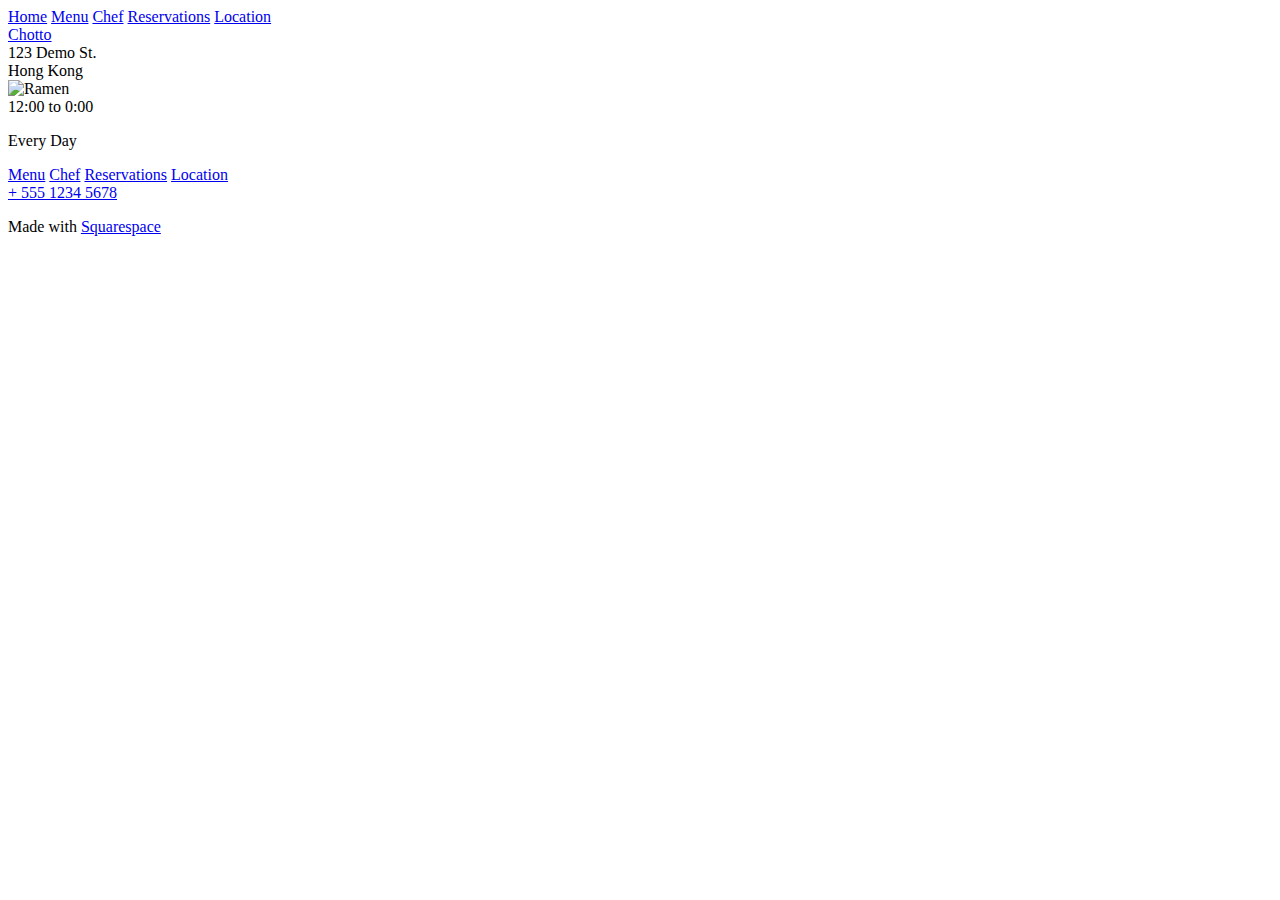
==== index.html @ 5add1018 "Create landing page" ====
<!DOCTYPE html>
<html lang="en">
<head>
    <meta charset="UTF-8">
    <meta http-equiv="X-UA-Compatible" content="IE=edge">
    <meta name="viewport" content="width=device-width, initial-scale=1.0">
    <!--Google Fonts-->
    <link rel="preconnect" href="https://fonts.googleapis.com">
    <link rel="preconnect" href="https://fonts.gstatic.com" crossorigin>
    <link href="https://fonts.googleapis.com/css2?family=Roboto+Slab:wght@400;700&display=swap" rel="stylesheet">   
    <!--Font Awesome-->
    <link rel="stylesheet" href="https://cdnjs.cloudflare.com/ajax/libs/font-awesome/6.4.0/css/all.min.css" integrity="sha512-iecdLmaskl7CVkqkXNQ/ZH/XLlvWZOJyj7Yy7tcenmpD1ypASozpmT/E0iPtmFIB46ZmdtAc9eNBvH0H/ZpiBw==" crossorigin="anonymous" referrerpolicy="no-referrer" />
    <!--Custom Stylesheet-->
    <link rel="stylesheet" href="./css/stylesheet.css" />
    <title>Chotto</title>
</head>
<body>
    <nav>
        <div class="nav-links">
            <a href="index.html" class="nav-item active">Home</a>
            <a href="menu.html" class="nav-item">Menu</a>
            <a href="chef.html" class="nav-item">Chef</a>
            <a href="reservations.html" class="nav-item">Reservations</a>
            <a href="location.html" class="nav-item">Location</a>
        </div>
        <div class="logo-container">
            <a href="index.html" class="logo">Chotto</a>
        </div>
        <div class="nav-icons">
            <a href="https://instagram.com" class="nav-icon">
                <i class="fa-brands fa-instagram"></i>
            </a>
            <a href="https://instagram.com" class="nav-icon">
                <i class="fa-brands fa-yelp"></i>
            </a>
        </div>
        <div class="menu-icon">
            <div></div>
            <div></div>
        </div>
    </nav>
    <main>
        <div class="details">123 Demo St. <br/> Hong Kong</div>
        <div>
            <img src="./assets/image-asset (1).jpeg" alt="Ramen" />
        </div>
        <div class="details">
            <time>12:00</time> to <time>0:00</time>
            <p>Every Day</p>
        </div>
    </main>
    <footer>
        <div class="footer-menu">
            <a href="menu.html" class="footer-item">Menu</a>
            <a href="menu.html" class="footer-item">Chef</a>
            <a href="menu.html" class="footer-item">Reservations</a>
            <a href="menu.html" class="footer-item">Location</a>
        </div>
        <a href="tel:+55512345678" class="footer-tel">+ 555 1234 5678</a>
        <p>Made with <a href="https://squarespace.com" class="footer-link">Squarespace</a></p>
    </footer>
</body>
</html>
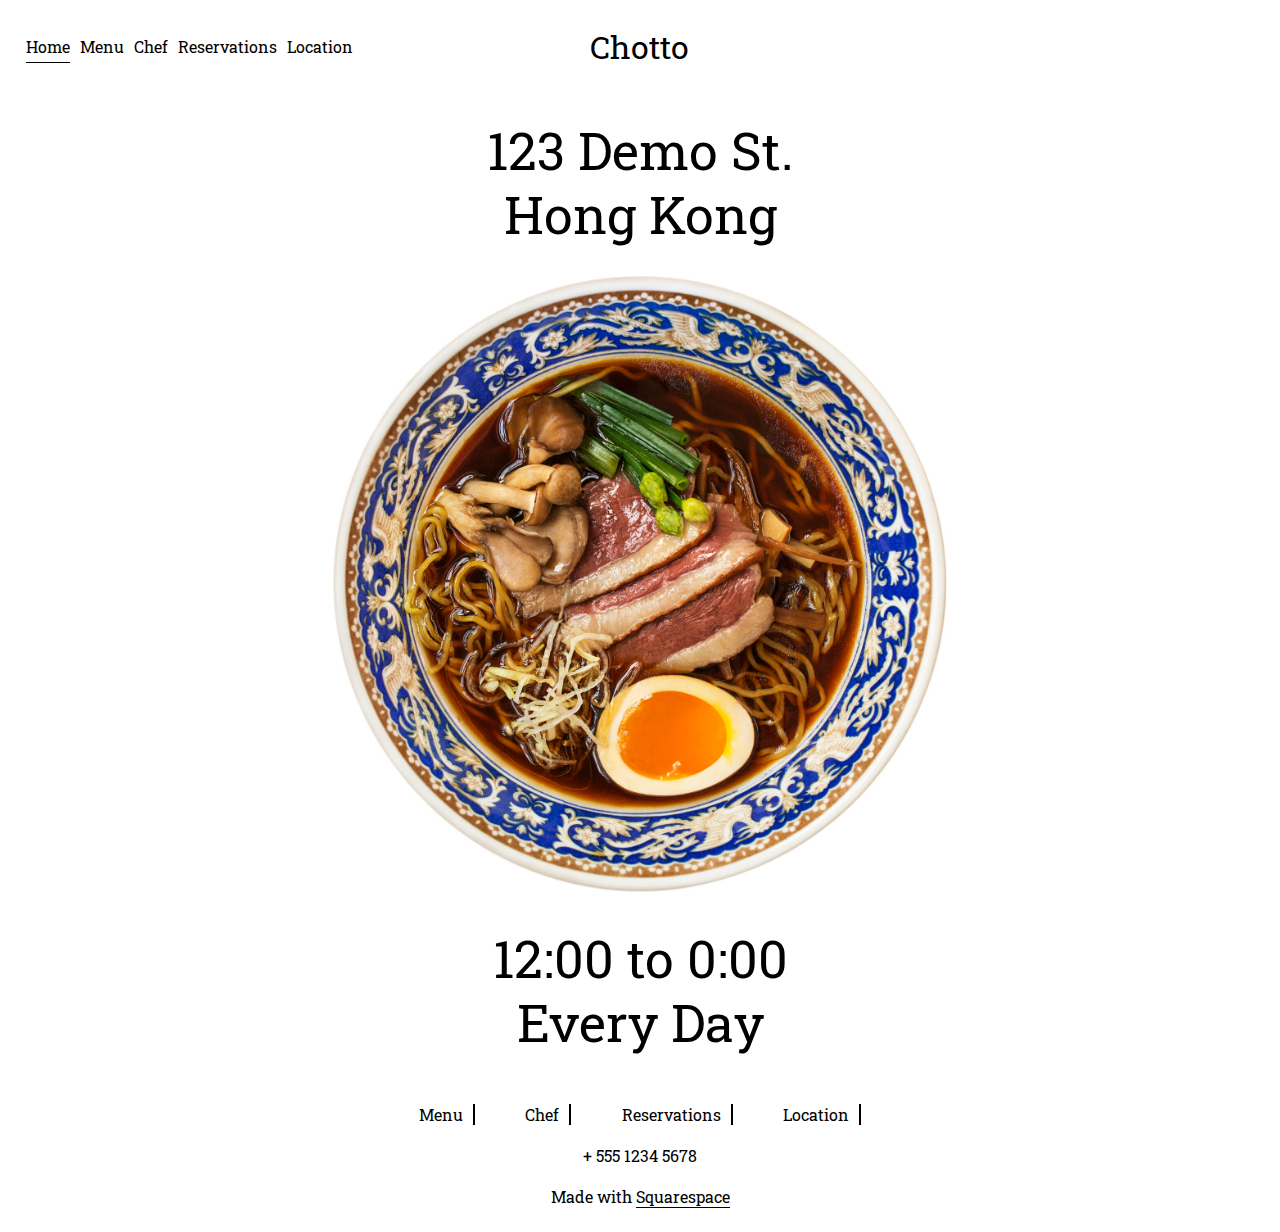
==== commit 4cadb383: "Update index.html" ====
--- a/index.html
+++ b/index.html
@@ -52,12 +52,12 @@
     <footer>
         <div class="footer-menu">
             <a href="menu.html" class="footer-item">Menu</a>
-            <a href="menu.html" class="footer-item">Chef</a>
-            <a href="menu.html" class="footer-item">Reservations</a>
-            <a href="menu.html" class="footer-item">Location</a>
+            <a href="chef.html" class="footer-item">Chef</a>
+            <a href="reservations.html" class="footer-item">Reservations</a>
+            <a href="location.html" class="footer-item">Location</a>
         </div>
         <a href="tel:+55512345678" class="footer-tel">+ 555 1234 5678</a>
         <p>Made with <a href="https://squarespace.com" class="footer-link">Squarespace</a></p>
     </footer>
 </body>
-</html>+</html>
--- a/css/stylesheet.css
+++ b/css/stylesheet.css
@@ -0,0 +1,151 @@
+* {
+    margin: 0;
+    padding: 0;
+    box-sizing: border-box;
+    text-decoration: none;
+}
+
+:root {
+    --primary: "white";
+    --secondary: "black";
+}
+
+body {
+    background-color: var(--primary);
+    color: var(--black);
+    font-family: 'Roboto Slab', serif;
+    padding: 2%;
+}
+
+nav {
+    width: 100%;
+    display: grid;
+    grid-template-columns: repeat(3, 1fr); 
+
+}
+
+nav div {
+    width: auto;
+}
+
+a {
+    color: var(--secondary);
+}
+img {
+    width: 100%;
+}
+
+main {
+    width: 50%;
+    margin: auto;
+    text-align: center;
+    padding: 20px 0;
+}
+
+footer {
+    text-align: center;
+}
+
+.nav-item {
+    display: inline-block;
+    font-size: 16px;
+    line-height: 31px;
+    margin-right: 10px;
+
+}
+
+.nav-icon {
+    margin-left: 10px;
+    font-size: 19px;
+}
+.menu-icon {
+    height: 100%;
+    display: none;
+    flex-direction: column;
+    justify-content: center;
+}
+.menu-icon div {
+    width: 35px;
+    margin: 7px 0;
+    height: 1px;
+    background-color: black;
+}
+.active {
+    border-bottom: 1px solid black ;
+}
+.logo-container {
+    text-align: center;
+}
+.logo {
+    font-size: 32px;
+    line-height: 42px;
+    
+}
+.nav-links,
+.nav-icons {
+    display: flex;
+    align-items: center;
+}
+
+.nav-icons {
+   justify-content: right;
+}
+
+.details {
+    margin: 30px 0;
+    font-size: 52px;
+    line-height: 64px;
+}
+
+.footer-tel {
+    display: block;
+    margin: 20px 0;
+}
+
+.footer-item {
+    margin: 0 10px;
+    padding-right: 10px;
+    border-right: 2px solid black ;
+}
+
+.footer-link {
+    border-bottom: 1px solid black;
+}
+.footer-menu {
+    width:40%;
+    margin: auto;
+    display: flex;
+    justify-content: space-around;
+}
+@media screen  and (max-width: 600px) {
+    body {
+        padding: 5% ;
+    }
+    main {
+        width: 100%;
+    }
+    nav {
+        width: 100%;
+        display: flex;
+        justify-content: space-between; 
+    
+    }
+    .menu-icon{
+        display: flex;
+    }
+    .nav-links, .nav-icons {
+        display: none;
+    }
+    .details {
+        font-size: 36px;
+        line-height: 48px;
+    }
+    .footer-item {
+        margin: 0 5px;
+        padding:0 10px;
+        border-right: 2px solid black ;
+    }
+    .footer-menu {
+        width:100%;
+    }
+}
